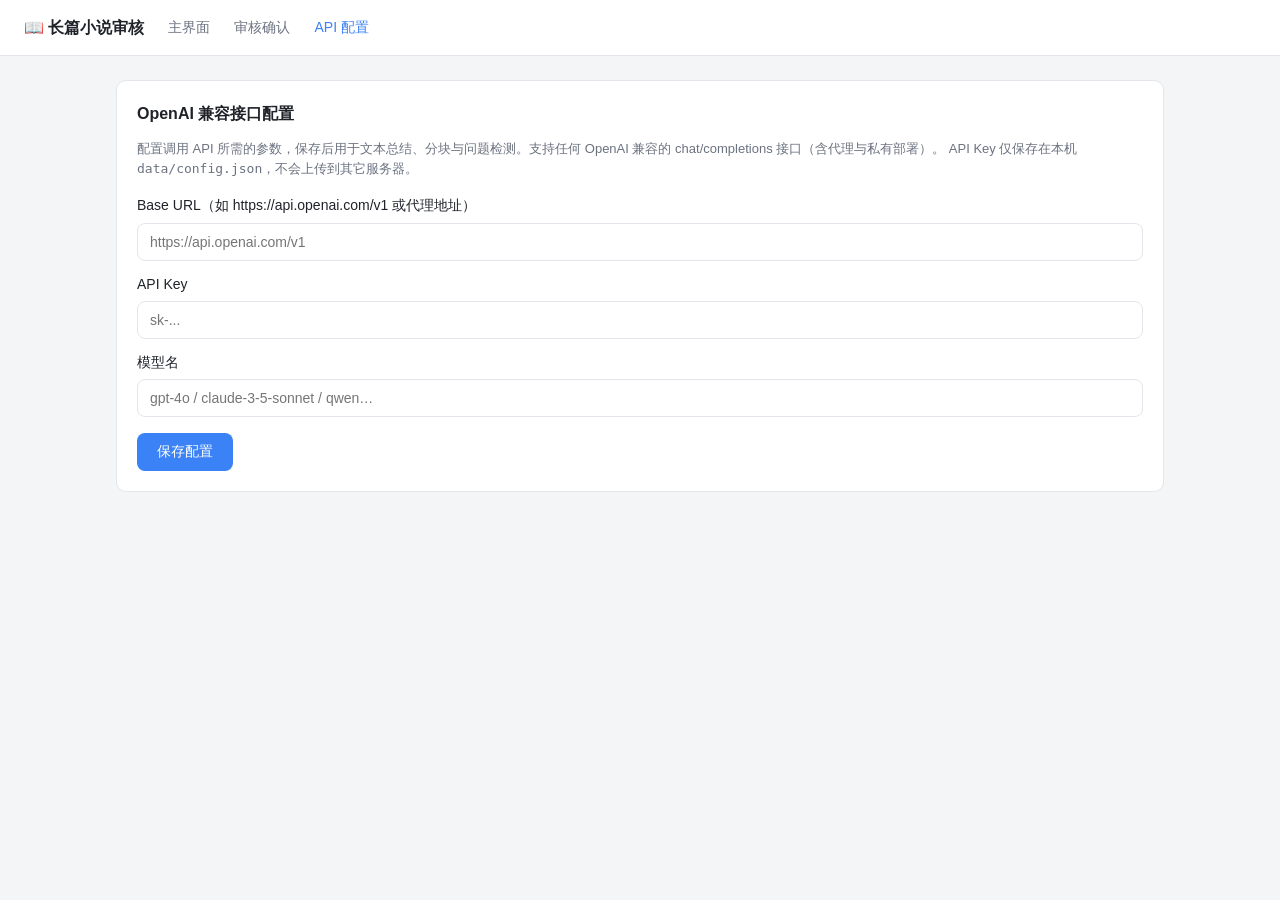
==== public/config.html @ 5789b557 "初始版本" ====
<!DOCTYPE html>
<html lang="zh-CN">
<head>
<meta charset="UTF-8">
<meta name="viewport" content="width=device-width, initial-scale=1.0">
<title>API 配置 - 长篇小说审核</title>
<link rel="stylesheet" href="style.css">
</head>
<body>
<div class="topbar">
  <span class="logo">📖 长篇小说审核</span>
  <a href="index.html">主界面</a>
  <a href="review.html">审核确认</a>
  <a href="config.html" class="active">API 配置</a>
</div>
<div class="container">
  <div class="card">
    <h2>OpenAI 兼容接口配置</h2>
    <p class="muted" style="margin-bottom:14px;">
      配置调用 API 所需的参数，保存后用于文本总结、分块与问题检测。支持任何 OpenAI 兼容的 chat/completions 接口（含代理与私有部署）。
      API Key 仅保存在本机 <code>data/config.json</code>，不会上传到其它服务器。
    </p>
    <div style="margin-bottom:12px;">
      <label style="display:block; margin-bottom:6px; font-size:14px;">Base URL（如 https://api.openai.com/v1 或代理地址）</label>
      <input type="text" id="baseUrl" placeholder="https://api.openai.com/v1">
    </div>
    <div style="margin-bottom:12px;">
      <label style="display:block; margin-bottom:6px; font-size:14px;">API Key</label>
      <input type="password" id="apiKey" placeholder="sk-...">
    </div>
    <div style="margin-bottom:16px;">
      <label style="display:block; margin-bottom:6px; font-size:14px;">模型名</label>
      <input type="text" id="model" placeholder="gpt-4o / claude-3-5-sonnet / qwen…">
    </div>
    <div style="display:flex; gap:12px; align-items:center;">
      <button class="btn" id="btnSave">保存配置</button>
      <span id="msg" style="font-size:14px;"></span>
    </div>
  </div>
</div>
<script src="api.js"></script>
<script>
const baseUrlEl = document.getElementById('baseUrl');
const apiKeyEl = document.getElementById('apiKey');
const modelEl = document.getElementById('model');
const msg = document.getElementById('msg');

async function load() {
  try {
    const cfg = await fetch('/api/config').then(apijson);
    baseUrlEl.value = cfg.baseUrl || '';
    apiKeyEl.value = cfg.apiKey || '';
    modelEl.value = cfg.model || '';
  } catch (_) {}
}
load();

document.getElementById('btnSave').addEventListener('click', async () => {
  msg.textContent = '保存中…';
  const body = {
    baseUrl: baseUrlEl.value.trim(),
    apiKey: apiKeyEl.value.trim(),
    model: modelEl.value.trim()
  };
  try {
    const r = await fetch('/api/config', {
      method: 'POST',
      headers: { 'Content-Type': 'application/json' },
      body: JSON.stringify(body)
    }).then(apijson);
    if (r.ok) msg.textContent = '✅ 已保存，可返回到主界面开始审核';
    else msg.textContent = '❌ ' + (r.error || '保存失败');
  } catch (e) {
    msg.textContent = '❌ ' + e.message;
  }
});
</script>
</body>
</html>
---- public/style.css ----
:root {
  --bg: #f4f5f7;
  --card: #ffffff;
  --border: #e3e6eb;
  --text: #1f2329;
  --muted: #6b7280;
  --primary: #3b82f6;
  --primary-dark: #2563eb;
  --success: #16a34a;
  --danger: #dc2626;
  --warn-bg: #fff7e6;
  --warn-border: #ffd591;
}
* { box-sizing: border-box; margin: 0; padding: 0; }
body {
  font-family: -apple-system, BlinkMacSystemFont, "Segoe UI", "PingFang SC", "Microsoft YaHei", sans-serif;
  background: var(--bg);
  color: var(--text);
  line-height: 1.6;
}
.topbar {
  background: var(--card);
  border-bottom: 1px solid var(--border);
  padding: 0 24px;
  height: 56px;
  display: flex;
  align-items: center;
  gap: 8px;
}
.topbar .logo { font-weight: 700; font-size: 16px; }
.topbar a { color: var(--muted); text-decoration: none; margin-left: 16px; font-size: 14px; }
.topbar a.active, .topbar a:hover { color: var(--primary); }
.container { max-width: 1080px; margin: 24px auto; padding: 0 16px; }
.card {
  background: var(--card);
  border: 1px solid var(--border);
  border-radius: 10px;
  padding: 20px;
  margin-bottom: 16px;
}
.card h2 { font-size: 16px; margin-bottom: 12px; }
textarea, input[type=text], input[type=password] {
  width: 100%;
  border: 1px solid var(--border);
  border-radius: 8px;
  padding: 10px 12px;
  font-size: 14px;
  font-family: inherit;
  background: #fff;
}
textarea:focus, input:focus { outline: none; border-color: var(--primary); }
.btn {
  border: none;
  border-radius: 8px;
  padding: 10px 20px;
  font-size: 14px;
  cursor: pointer;
  color: #fff;
  background: var(--primary);
}
.btn:hover { background: var(--primary-dark); }
.btn:disabled { background: #c4cbd4; cursor: not-allowed; }
.btn-mini { padding: 6px 14px; font-size: 13px; }
.btn-success { background: var(--success); }
.btn-success:hover { background: #15803d; }
.progress {
  margin-top: 16px;
  padding: 14px;
  border-radius: 8px;
  background: #eff6ff;
  border: 1px solid #bfdbfe;
  font-size: 14px;
  color: var(--primary-dark);
}
.muted { color: var(--muted); font-size: 13px; }
.issue {
  border: 1px solid var(--warn-border);
  background: var(--warn-bg);
  border-radius: 8px;
  padding: 14px;
  margin-bottom: 14px;
}
.issue .head { display: flex; justify-content: space-between; align-items: center; margin-bottom: 8px; }
.issue .tag { font-size: 12px; background: #fff; border: 1px solid var(--warn-border); color: #ad6800; border-radius: 12px; padding: 2px 10px; }
.issue .orig { color: #7c3aed; margin-bottom: 6px; }
.issue .sug { color: var(--success); margin-bottom: 10px; }
.issue .reason { color: #9a3412; margin-bottom: 10px; }
.affirm { display: flex; gap: 8px; }
.affirm .save-msg { font-size: 13px; color: var(--success); align-self: center; }
.err-banner { background: #fef2f2; border: 1px solid #fecaca; color: var(--danger); border-radius: 8px; padding: 12px; margin-bottom: 14px; }
.empty { text-align: center; color: var(--muted); padding: 30px 0; }
.badge { display:inline-block; background:#eef2ff; color:var(--primary-dark); border-radius:12px; padding:2px 10px; font-size:12px; margin-left:8px;}
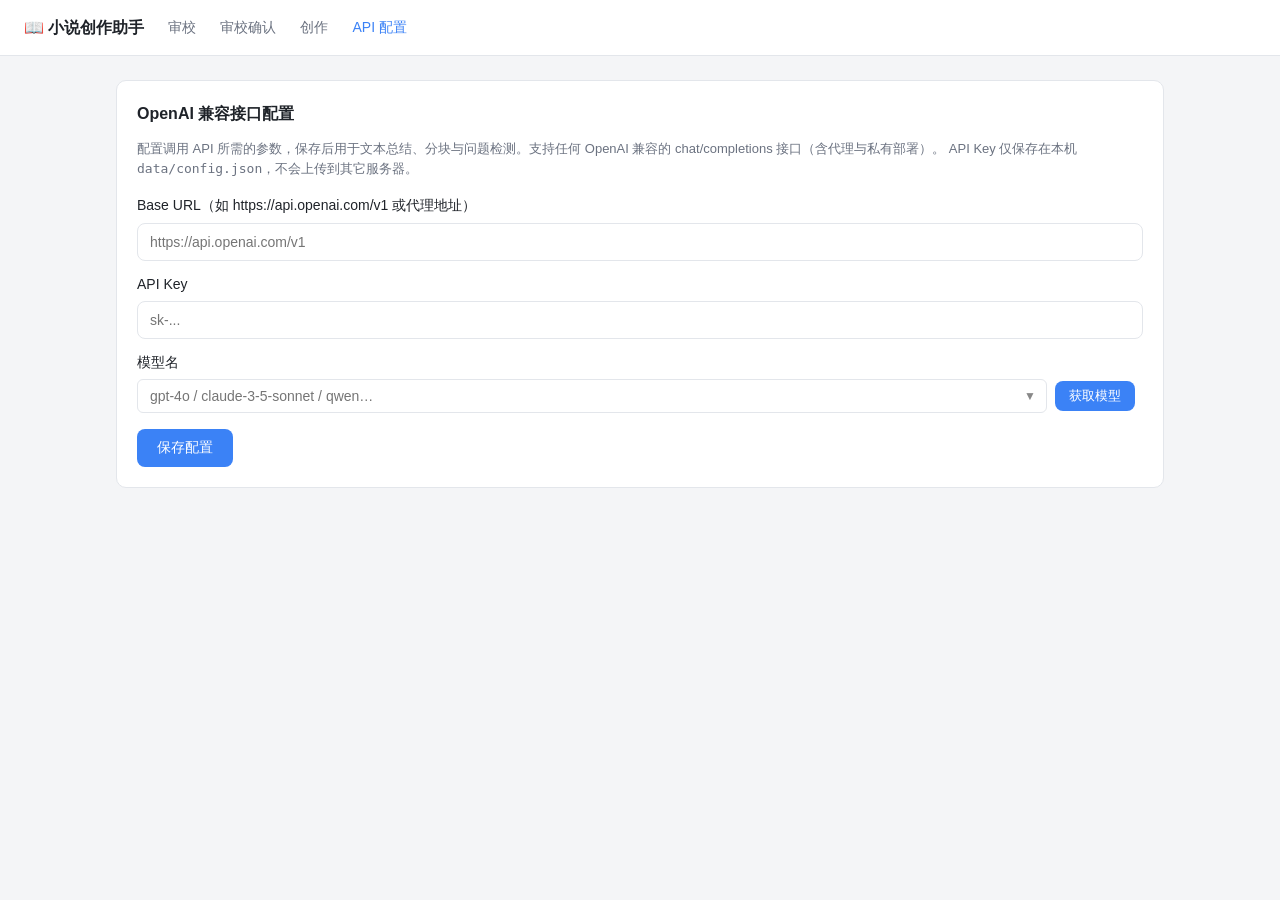
==== commit 9d38b129: "新增撰写功能，增加历史记录的加载和删除，增加获取可用模型的功能" ====
--- a/public/config.html
+++ b/public/config.html
@@ -8,9 +8,10 @@
 </head>
 <body>
 <div class="topbar">
-  <span class="logo">📖 长篇小说审核</span>
-  <a href="index.html">主界面</a>
-  <a href="review.html">审核确认</a>
+  <span class="logo">📖 小说创作助手</span>
+  <a href="index.html">审校</a>
+  <a href="review.html">审校确认</a>
+  <a href="create.html">创作</a>
   <a href="config.html" class="active">API 配置</a>
 </div>
 <div class="container">
@@ -30,7 +31,18 @@
     </div>
     <div style="margin-bottom:16px;">
       <label style="display:block; margin-bottom:6px; font-size:14px;">模型名</label>
-      <input type="text" id="model" placeholder="gpt-4o / claude-3-5-sonnet / qwen…">
+      <div style="display:flex; gap:8px; align-items:center;">
+        <div style="position:relative; flex:1;">
+          <div style="display:flex; border:1px solid var(--border, #ccc); border-radius:6px; overflow:visible;">
+            <input type="text" id="model" placeholder="gpt-4o / claude-3-5-sonnet / qwen…" style="flex:1; border:none; outline:none; padding:8px 12px; font-size:14px; background:transparent;">
+            <button id="btnDropdown" style="border:none; background:transparent; padding:0 10px; cursor:pointer; font-size:12px; color:#888;" title="展开模型列表">▼</button>
+          </div>
+          <div id="modelDropdown" style="display:none; position:absolute; top:100%; left:0; right:0; z-index:50; background:#fff; border:1px solid #d0d5dd; border-radius:0 0 6px 6px; max-height:240px; overflow-y:auto; box-shadow:0 4px 12px rgba(0,0,0,.1);">
+          </div>
+        </div>
+        <button class="btn btn-mini" id="btnFetchModels" style="white-space:nowrap;">获取模型</button>
+        <span id="modelHint" class="muted" style="font-size:12px;"></span>
+      </div>
     </div>
     <div style="display:flex; gap:12px; align-items:center;">
       <button class="btn" id="btnSave">保存配置</button>
@@ -44,6 +56,9 @@
 const apiKeyEl = document.getElementById('apiKey');
 const modelEl = document.getElementById('model');
 const msg = document.getElementById('msg');
+const modelDropdown = document.getElementById('modelDropdown');
+const modelHint = document.getElementById('modelHint');
+const btnDropdown = document.getElementById('btnDropdown');
 
 async function load() {
   try {
@@ -74,6 +89,56 @@
     msg.textContent = '❌ ' + e.message;
   }
 });
+
+document.getElementById('btnFetchModels').addEventListener('click', async () => {
+  modelHint.textContent = '获取中…';
+  modelDropdown.style.display = 'none';
+  modelDropdown.innerHTML = '';
+  try {
+    const r = await fetch('/api/models').then(apijson);
+    if (r.error) throw new Error(r.error);
+    const models = r.models || [];
+    models.forEach(m => {
+      const item = document.createElement('div');
+      item.textContent = m;
+      item.style.cssText = 'padding:8px 12px; cursor:pointer; font-size:13px; transition:background .12s;';
+      item.addEventListener('mouseenter', () => item.style.background = '#f0f4ff');
+      item.addEventListener('mouseleave', () => item.style.background = '');
+      item.addEventListener('click', () => {
+        modelEl.value = m;
+        modelDropdown.style.display = 'none';
+      });
+      modelDropdown.appendChild(item);
+    });
+    modelHint.textContent = `共 ${models.length} 个模型可用`;
+    if (models.length === 1 && !modelEl.value) {
+      modelEl.value = models[0];
+    }
+  } catch (e) {
+    modelHint.textContent = '❌ ' + e.message;
+  }
+});
+
+btnDropdown.addEventListener('click', (e) => {
+  e.stopPropagation();
+  if (modelDropdown.children.length === 0) {
+    document.getElementById('btnFetchModels').click();
+    return;
+  }
+  modelDropdown.style.display = modelDropdown.style.display === 'block' ? 'none' : 'block';
+});
+
+modelEl.addEventListener('focus', () => {
+  if (modelDropdown.children.length > 0) {
+    modelDropdown.style.display = 'block';
+  }
+});
+
+document.addEventListener('click', (e) => {
+  if (!e.target.closest('#model') && !e.target.closest('#btnDropdown') && !e.target.closest('#modelDropdown')) {
+    modelDropdown.style.display = 'none';
+  }
+});
 </script>
 </body>
 </html>
--- a/public/style.css
+++ b/public/style.css
@@ -89,4 +89,8 @@
 .affirm .save-msg { font-size: 13px; color: var(--success); align-self: center; }
 .err-banner { background: #fef2f2; border: 1px solid #fecaca; color: var(--danger); border-radius: 8px; padding: 12px; margin-bottom: 14px; }
 .empty { text-align: center; color: var(--muted); padding: 30px 0; }
-.badge { display:inline-block; background:#eef2ff; color:var(--primary-dark); border-radius:12px; padding:2px 10px; font-size:12px; margin-left:8px;}+.badge { display:inline-block; background:#eef2ff; color:var(--primary-dark); border-radius:12px; padding:2px 10px; font-size:12px; margin-left:8px;}
+
+.skill-checkbox input[type=checkbox] { width: auto; margin: 0; }
+.skill-checkbox { display: flex; align-items: center; gap: 6px; padding: 6px 12px; border: 1px solid var(--border); border-radius: 8px; cursor: pointer; font-size: 14px; transition: border-color .15s; }
+.skill-checkbox:hover { border-color: var(--primary); }
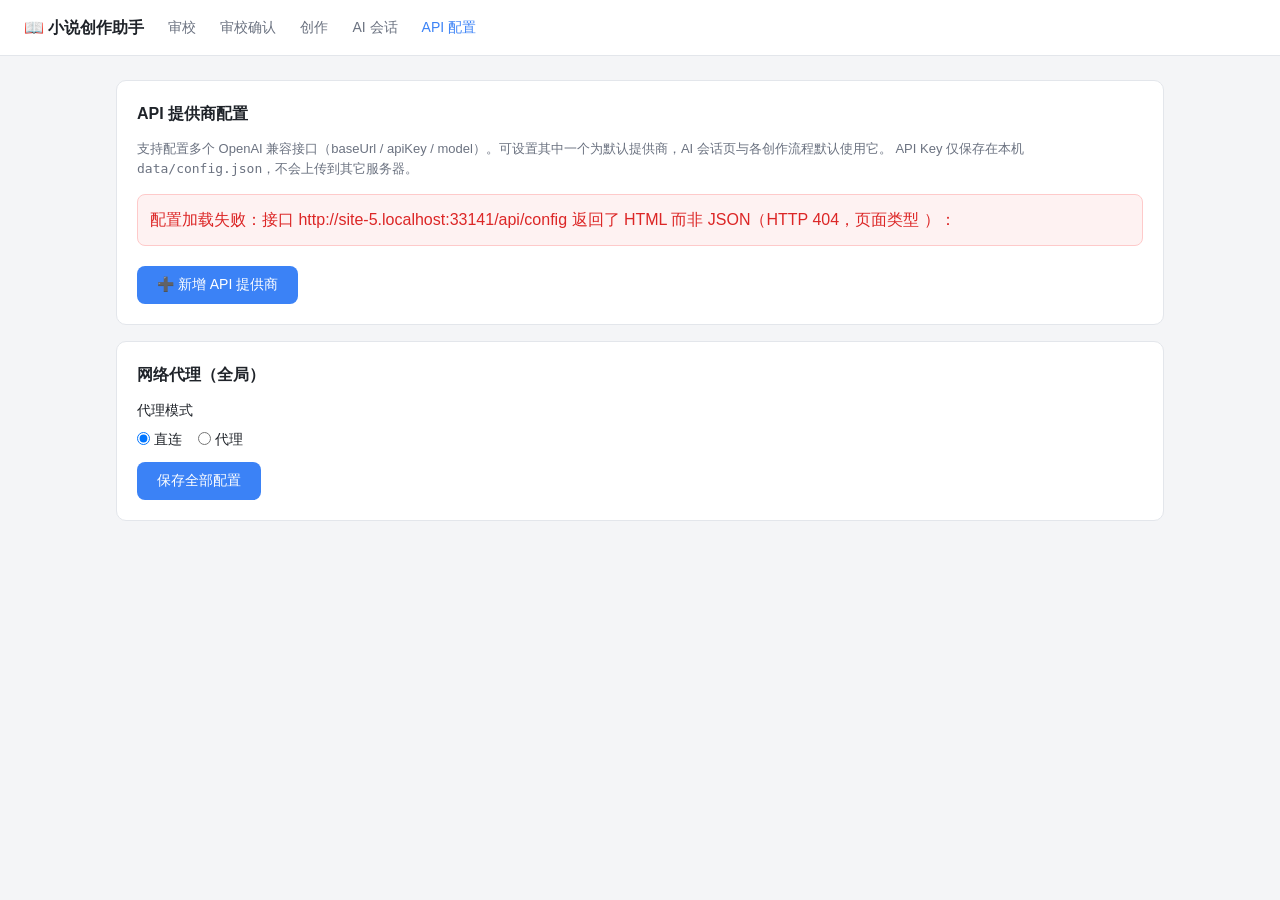
==== commit f029ece5: "增加了聊天窗口页面，可以多AI同时回应，增加对比效果" ====
--- a/public/config.html
+++ b/public/config.html
@@ -3,7 +3,7 @@
 <head>
 <meta charset="UTF-8">
 <meta name="viewport" content="width=device-width, initial-scale=1.0">
-<title>API 配置 - 长篇小说审核</title>
+<title>API 配置 - 小说创作助手</title>
 <link rel="stylesheet" href="style.css">
 </head>
 <body>
@@ -12,133 +12,341 @@
   <a href="index.html">审校</a>
   <a href="review.html">审校确认</a>
   <a href="create.html">创作</a>
+  <a href="chat.html">AI 会话</a>
   <a href="config.html" class="active">API 配置</a>
 </div>
 <div class="container">
   <div class="card">
-    <h2>OpenAI 兼容接口配置</h2>
+    <h2>API 提供商配置</h2>
     <p class="muted" style="margin-bottom:14px;">
-      配置调用 API 所需的参数，保存后用于文本总结、分块与问题检测。支持任何 OpenAI 兼容的 chat/completions 接口（含代理与私有部署）。
+      支持配置多个 OpenAI 兼容接口（baseUrl / apiKey / model）。可设置其中一个为默认提供商，AI 会话页与各创作流程默认使用它。
       API Key 仅保存在本机 <code>data/config.json</code>，不会上传到其它服务器。
     </p>
+
+    <!-- 已有提供商列表 -->
+    <div id="providerList"></div>
+
+    <button class="btn" id="btnAdd" style="margin-top:6px;">➕ 新增 API 提供商</button>
+
+    <!-- 新增/编辑表单（默认隐藏） -->
+    <div id="editor" class="editor-box" style="display:none;">
+      <h3 style="margin-bottom:12px; font-size:15px;">提供商信息</h3>
+      <div style="margin-bottom:12px;">
+        <label style="display:block; margin-bottom:6px; font-size:14px;">名称（便于区分，可留空）</label>
+        <input type="text" id="edName" placeholder="如：我的 OpenAI / 本地 Ollama">
+      </div>
+      <div style="margin-bottom:12px;">
+        <label style="display:block; margin-bottom:6px; font-size:14px;">Base URL（如 https://api.openai.com/v1 或代理地址）</label>
+        <input type="text" id="edBaseUrl" placeholder="https://api.openai.com/v1">
+      </div>
+      <div style="margin-bottom:12px;">
+        <label style="display:block; margin-bottom:6px; font-size:14px;">API Key</label>
+        <div style="display:flex; gap:8px; align-items:center;">
+          <input type="password" id="edApiKey" placeholder="sk-..." style="flex:1;">
+          <button id="edToggleKey" type="button" title="显示/隐藏" style="padding:8px 12px; background:#f3f4f6; border:1px solid #d1d5db; border-radius:8px; cursor:pointer;">👁️</button>
+        </div>
+      </div>
+      <div style="margin-bottom:14px;">
+        <label style="display:block; margin-bottom:6px; font-size:14px;">模型名</label>
+        <div style="display:flex; gap:8px; align-items:center;">
+          <div style="position:relative; flex:1;">
+            <div style="display:flex; border:1px solid var(--border, #ccc); border-radius:6px; overflow:visible;">
+              <input type="text" id="edModel" placeholder="gpt-4o / claude-3-5-sonnet / qwen…" style="flex:1; border:none; outline:none; padding:8px 12px; font-size:14px; background:transparent;">
+              <button id="edBtnDropdown" type="button" style="border:none; background:transparent; padding:0 10px; cursor:pointer; font-size:12px; color:#888;" title="展开模型列表">▼</button>
+            </div>
+            <div id="edModelDropdown" style="display:none; position:absolute; top:100%; left:0; right:0; z-index:50; background:#fff; border:1px solid #d0d5dd; border-radius:0 0 6px 6px; max-height:240px; overflow-y:auto; box-shadow:0 4px 12px rgba(0,0,0,.1);"></div>
+          </div>
+          <button class="btn btn-mini" id="edBtnFetch" type="button" style="white-space:nowrap;">获取模型</button>
+          <span id="edModelHint" class="muted" style="font-size:12px;"></span>
+        </div>
+      </div>
+      <div style="display:flex; gap:12px; align-items:center;">
+        <button class="btn btn-success" id="edSave" type="button">保存提供商</button>
+        <button class="btn" id="edCancel" type="button" style="background:#9ca3af;">取消</button>
+        <span id="edMsg" class="muted" style="font-size:13px;"></span>
+      </div>
+    </div>
+  </div>
+
+  <div class="card">
+    <h3 style="margin-bottom:12px; font-size:16px;">网络代理（全局）</h3>
     <div style="margin-bottom:12px;">
-      <label style="display:block; margin-bottom:6px; font-size:14px;">Base URL（如 https://api.openai.com/v1 或代理地址）</label>
-      <input type="text" id="baseUrl" placeholder="https://api.openai.com/v1">
+      <label style="display:block; margin-bottom:6px; font-size:14px;">代理模式</label>
+      <div style="display:flex; gap:16px; align-items:center;">
+        <label style="display:flex; align-items:center; gap:4px; cursor:pointer; font-size:14px;">
+          <input type="radio" name="proxyMode" value="direct" checked> 直连
+        </label>
+        <label style="display:flex; align-items:center; gap:4px; cursor:pointer; font-size:14px;">
+          <input type="radio" name="proxyMode" value="proxy"> 代理
+        </label>
+      </div>
     </div>
-    <div style="margin-bottom:12px;">
-      <label style="display:block; margin-bottom:6px; font-size:14px;">API Key</label>
-      <input type="password" id="apiKey" placeholder="sk-...">
-    </div>
-    <div style="margin-bottom:16px;">
-      <label style="display:block; margin-bottom:6px; font-size:14px;">模型名</label>
-      <div style="display:flex; gap:8px; align-items:center;">
-        <div style="position:relative; flex:1;">
-          <div style="display:flex; border:1px solid var(--border, #ccc); border-radius:6px; overflow:visible;">
-            <input type="text" id="model" placeholder="gpt-4o / claude-3-5-sonnet / qwen…" style="flex:1; border:none; outline:none; padding:8px 12px; font-size:14px; background:transparent;">
-            <button id="btnDropdown" style="border:none; background:transparent; padding:0 10px; cursor:pointer; font-size:12px; color:#888;" title="展开模型列表">▼</button>
-          </div>
-          <div id="modelDropdown" style="display:none; position:absolute; top:100%; left:0; right:0; z-index:50; background:#fff; border:1px solid #d0d5dd; border-radius:0 0 6px 6px; max-height:240px; overflow-y:auto; box-shadow:0 4px 12px rgba(0,0,0,.1);">
-          </div>
-        </div>
-        <button class="btn btn-mini" id="btnFetchModels" style="white-space:nowrap;">获取模型</button>
-        <span id="modelHint" class="muted" style="font-size:12px;"></span>
-      </div>
+    <div id="proxyUrlGroup" style="margin-bottom:16px; display:none;">
+      <label style="display:block; margin-bottom:6px; font-size:14px;">代理地址（如 http://127.0.0.1:7890）</label>
+      <input type="text" id="proxyUrl" placeholder="http://127.0.0.1:7890">
     </div>
     <div style="display:flex; gap:12px; align-items:center;">
-      <button class="btn" id="btnSave">保存配置</button>
-      <span id="msg" style="font-size:14px;"></span>
+      <button class="btn" id="btnSave">保存全部配置</button>
+      <span id="msg" class="muted" style="font-size:14px;"></span>
     </div>
   </div>
 </div>
 <script src="api.js"></script>
 <script>
-const baseUrlEl = document.getElementById('baseUrl');
-const apiKeyEl = document.getElementById('apiKey');
-const modelEl = document.getElementById('model');
+// ---- 状态 ----
+let providers = [];
+let defaultProvider = '';
+let proxyMode = 'direct';
+let proxyUrl = '';
+let editingId = null; // 非空表示正在编辑某个提供商
+
+const providerList = document.getElementById('providerList');
+const editor = document.getElementById('editor');
+const edName = document.getElementById('edName');
+const edBaseUrl = document.getElementById('edBaseUrl');
+const edApiKey = document.getElementById('edApiKey');
+const edModel = document.getElementById('edModel');
+const edModelHint = document.getElementById('edModelHint');
+const edModelDropdown = document.getElementById('edModelDropdown');
+const edBtnDropdown = document.getElementById('edBtnDropdown');
+const edMsg = document.getElementById('edMsg');
+const proxyUrlEl = document.getElementById('proxyUrl');
+const proxyUrlGroup = document.getElementById('proxyUrlGroup');
+const proxyRadios = document.querySelectorAll('input[name="proxyMode"]');
 const msg = document.getElementById('msg');
-const modelDropdown = document.getElementById('modelDropdown');
-const modelHint = document.getElementById('modelHint');
-const btnDropdown = document.getElementById('btnDropdown');
-
+
+function genId() {
+  return 'p_' + Date.now().toString(36) + Math.random().toString(36).slice(2, 6);
+}
+
+function escapeHtml(s) {
+  return String(s == null ? '' : s)
+    .replace(/&/g, '&amp;').replace(/</g, '&lt;').replace(/>/g, '&gt;')
+    .replace(/"/g, '&quot;');
+}
+
+async function api(url, opts) { return fetch(url, opts).then(apijson); }
+
+// 立即把当前 providers / 默认 / 代理设置写入磁盘，避免只点「保存提供商」而忘了点「保存全部配置」导致丢失。
+async function persist() {
+  const body = {
+    providers: providers,
+    defaultProvider: defaultProvider || (providers[0] && providers[0].id) || '',
+    proxy_mode: document.querySelector('input[name="proxyMode"]:checked').value,
+    proxy_url: proxyUrlEl.value.trim()
+  };
+  const r = await fetch('/api/config', {
+    method: 'POST',
+    headers: { 'Content-Type': 'application/json' },
+    body: JSON.stringify(body)
+  }).then(apijson);
+  if (!r.ok) throw new Error(r.error || '保存失败');
+  return r;
+}
+
+// ---- 加载 ----
 async function load() {
   try {
-    const cfg = await fetch('/api/config').then(apijson);
-    baseUrlEl.value = cfg.baseUrl || '';
-    apiKeyEl.value = cfg.apiKey || '';
-    modelEl.value = cfg.model || '';
-  } catch (_) {}
-}
-load();
-
-document.getElementById('btnSave').addEventListener('click', async () => {
-  msg.textContent = '保存中…';
-  const body = {
-    baseUrl: baseUrlEl.value.trim(),
-    apiKey: apiKeyEl.value.trim(),
-    model: modelEl.value.trim()
-  };
+    const cfg = await api('/api/config');
+    providers = cfg.providers || [];
+    defaultProvider = cfg.defaultProvider || (providers[0] && providers[0].id) || '';
+    proxyMode = cfg.proxy_mode || 'direct';
+    proxyUrl = cfg.proxy_url || '';
+    document.querySelector('input[name="proxyMode"][value="' + proxyMode + '"]').checked = true;
+    proxyUrlEl.value = proxyUrl;
+    toggleProxyUrl();
+    renderProviders();
+  } catch (e) {
+    providerList.innerHTML = '<div class="err-banner">配置加载失败：' + e.message + '</div>';
+  }
+}
+
+function toggleProxyUrl() {
+  const mode = document.querySelector('input[name="proxyMode"]:checked').value;
+  proxyUrlGroup.style.display = mode === 'proxy' ? 'block' : 'none';
+}
+proxyRadios.forEach(r => r.addEventListener('change', toggleProxyUrl));
+
+// ---- 渲染提供商卡片 ----
+function renderProviders() {
+  providerList.innerHTML = '';
+  if (!providers.length) {
+    providerList.innerHTML = '<div class="empty" style="padding:18px 0;">暂无 API 提供商，点击下方按钮新增。</div>';
+    return;
+  }
+  providers.forEach(p => {
+    const isDefault = p.id === defaultProvider;
+    const card = document.createElement('div');
+    card.className = 'provider-card' + (isDefault ? ' is-default' : '');
+    card.innerHTML = `
+      <div class="pc-head">
+        <span class="pc-name">${escapeHtml(p.name || p.id)}</span>
+        ${isDefault ? '<span class="badge">默认</span>' : ''}
+      </div>
+      <div class="pc-meta">
+        <div><span class="muted">Base URL</span> ${escapeHtml(p.baseUrl || '—')}</div>
+        <div><span class="muted">模型</span> ${escapeHtml(p.model || '—')}</div>
+        <div><span class="muted">Key</span> ${p.apiKey ? p.apiKey.slice(0, 4) + '****' + p.apiKey.slice(-4) : '—'}</div>
+      </div>
+      <div class="pc-actions">
+        ${isDefault ? '' : '<button class="btn btn-mini" data-act="default">设为默认</button>'}
+        <button class="btn btn-mini" data-act="edit">编辑</button>
+        <button class="btn btn-mini" data-act="delete" style="background:#dc2626;">删除</button>
+      </div>`;
+    card.querySelector('[data-act="default"]')?.addEventListener('click', () => setDefault(p.id));
+    card.querySelector('[data-act="edit"]').addEventListener('click', () => openEditor(p.id));
+    card.querySelector('[data-act="delete"]').addEventListener('click', () => removeProvider(p.id));
+    providerList.appendChild(card);
+  });
+}
+
+function setDefault(id) {
+  defaultProvider = id;
+  renderProviders();
+  persist().catch(e => alert('保存默认提供商失败：' + e.message));
+}
+
+function removeProvider(id) {
+  if (!confirm('确定删除该 API 提供商？')) return;
+  providers = providers.filter(p => p.id !== id);
+  if (defaultProvider === id) {
+    defaultProvider = providers.length ? providers[0].id : '';
+  }
+  renderProviders();
+  persist().catch(e => alert('删除提供商失败：' + e.message));
+}
+
+// ---- 编辑器 ----
+function openEditor(id) {
+  editingId = id || null;
+  edMsg.textContent = '';
+  edModelDropdown.style.display = 'none';
+  edModelDropdown.innerHTML = '';
+  if (editingId) {
+    const p = providers.find(x => x.id === editingId);
+    edName.value = p.name || '';
+    edBaseUrl.value = p.baseUrl || '';
+    edApiKey.value = p.apiKey || '';
+    edModel.value = p.model || '';
+  } else {
+    edName.value = '';
+    edBaseUrl.value = '';
+    edApiKey.value = '';
+    edModel.value = '';
+  }
+  editor.style.display = 'block';
+  editor.scrollIntoView({ behavior: 'smooth', block: 'nearest' });
+}
+
+function closeEditor() {
+  editor.style.display = 'none';
+  editingId = null;
+  edMsg.textContent = '';
+}
+
+document.getElementById('btnAdd').addEventListener('click', () => openEditor(null));
+document.getElementById('edCancel').addEventListener('click', closeEditor);
+
+document.getElementById('edToggleKey').addEventListener('click', () => {
+  edApiKey.type = edApiKey.type === 'password' ? 'text' : 'password';
+});
+
+document.getElementById('edSave').addEventListener('click', async () => {
+  const name = edName.value.trim();
+  const baseUrl = edBaseUrl.value.trim();
+  const apiKey = edApiKey.value.trim();
+  const model = edModel.value.trim();
+  if (!baseUrl || !apiKey) {
+    edMsg.textContent = '⚠️ Base URL 与 API Key 必填';
+    edMsg.style.color = 'var(--danger)';
+    return;
+  }
+  if (editingId) {
+    const p = providers.find(x => x.id === editingId);
+    Object.assign(p, { name: name || p.id, baseUrl, apiKey, model });
+  } else {
+    const id = genId();
+    providers.push({ id, name: name || ('提供商 ' + (providers.length + 1)), baseUrl, apiKey, model });
+    if (!defaultProvider) defaultProvider = id;
+  }
+  edMsg.textContent = '保存中…';
+  edMsg.style.color = 'var(--success)';
   try {
-    const r = await fetch('/api/config', {
+    await persist();
+    edMsg.textContent = '✅ 已保存并持久化';
+  } catch (e) {
+    edMsg.textContent = '⚠️ 已暂存但未保存成功：' + e.message;
+    edMsg.style.color = 'var(--danger)';
+  }
+  renderProviders();
+  closeEditor();
+});
+
+// ---- 获取模型 ----
+document.getElementById('edBtnFetch').addEventListener('click', async () => {
+  edModelHint.textContent = '获取中…';
+  edModelDropdown.style.display = 'none';
+  edModelDropdown.innerHTML = '';
+  const baseUrl = edBaseUrl.value.trim();
+  const apiKey = edApiKey.value.trim();
+  if (!baseUrl || !apiKey) {
+    edModelHint.textContent = '⚠️ 请先填写 Base URL 与 API Key';
+    return;
+  }
+  try {
+    const r = await fetch('/api/models', {
       method: 'POST',
       headers: { 'Content-Type': 'application/json' },
-      body: JSON.stringify(body)
+      body: JSON.stringify({ baseUrl, apiKey })
     }).then(apijson);
-    if (r.ok) msg.textContent = '✅ 已保存，可返回到主界面开始审核';
-    else msg.textContent = '❌ ' + (r.error || '保存失败');
-  } catch (e) {
-    msg.textContent = '❌ ' + e.message;
-  }
-});
-
-document.getElementById('btnFetchModels').addEventListener('click', async () => {
-  modelHint.textContent = '获取中…';
-  modelDropdown.style.display = 'none';
-  modelDropdown.innerHTML = '';
-  try {
-    const r = await fetch('/api/models').then(apijson);
     if (r.error) throw new Error(r.error);
     const models = r.models || [];
     models.forEach(m => {
       const item = document.createElement('div');
       item.textContent = m;
-      item.style.cssText = 'padding:8px 12px; cursor:pointer; font-size:13px; transition:background .12s;';
-      item.addEventListener('mouseenter', () => item.style.background = '#f0f4ff');
-      item.addEventListener('mouseleave', () => item.style.background = '');
+      item.className = 'model-item';
       item.addEventListener('click', () => {
-        modelEl.value = m;
-        modelDropdown.style.display = 'none';
+        edModel.value = m;
+        edModelDropdown.style.display = 'none';
       });
-      modelDropdown.appendChild(item);
+      edModelDropdown.appendChild(item);
     });
-    modelHint.textContent = `共 ${models.length} 个模型可用`;
-    if (models.length === 1 && !modelEl.value) {
-      modelEl.value = models[0];
-    }
+    edModelHint.textContent = `共 ${models.length} 个模型可用`;
+    if (models.length === 1 && !edModel.value) edModel.value = models[0];
   } catch (e) {
-    modelHint.textContent = '❌ ' + e.message;
-  }
-});
-
-btnDropdown.addEventListener('click', (e) => {
+    edModelHint.textContent = '❌ ' + e.message;
+  }
+});
+
+edBtnDropdown.addEventListener('click', (e) => {
   e.stopPropagation();
-  if (modelDropdown.children.length === 0) {
-    document.getElementById('btnFetchModels').click();
+  if (edModelDropdown.children.length === 0) {
+    document.getElementById('edBtnFetch').click();
     return;
   }
-  modelDropdown.style.display = modelDropdown.style.display === 'block' ? 'none' : 'block';
-});
-
-modelEl.addEventListener('focus', () => {
-  if (modelDropdown.children.length > 0) {
-    modelDropdown.style.display = 'block';
-  }
-});
-
+  edModelDropdown.style.display = edModelDropdown.style.display === 'block' ? 'none' : 'block';
+});
+edModel.addEventListener('focus', () => {
+  if (edModelDropdown.children.length > 0) edModelDropdown.style.display = 'block';
+});
 document.addEventListener('click', (e) => {
-  if (!e.target.closest('#model') && !e.target.closest('#btnDropdown') && !e.target.closest('#modelDropdown')) {
-    modelDropdown.style.display = 'none';
-  }
-});
+  if (!e.target.closest('#edModel') && !e.target.closest('#edBtnDropdown') && !e.target.closest('#edModelDropdown')) {
+    edModelDropdown.style.display = 'none';
+  }
+});
+
+// ---- 保存全部（代理设置也走这里；提供商增删改已即时保存） ----
+document.getElementById('btnSave').addEventListener('click', async () => {
+  msg.textContent = '保存中…';
+  try {
+    await persist();
+    msg.textContent = '✅ 已保存';
+  } catch (e) {
+    msg.textContent = '❌ ' + e.message;
+  }
+});
+
+load();
 </script>
 </body>
-</html>+</html>
--- a/public/style.css
+++ b/public/style.css
@@ -93,4 +93,187 @@
 
 .skill-checkbox input[type=checkbox] { width: auto; margin: 0; }
 .skill-checkbox { display: flex; align-items: center; gap: 6px; padding: 6px 12px; border: 1px solid var(--border); border-radius: 8px; cursor: pointer; font-size: 14px; transition: border-color .15s; }
-.skill-checkbox:hover { border-color: var(--primary); }+.skill-checkbox:hover { border-color: var(--primary); }
+
+/* ============ AI 会话 / 提供商选择器 ============ */
+.chat-card {
+  display: flex;
+  flex-direction: column;
+  height: calc(100vh - 56px - 42px - 32px);
+  min-height: 480px;
+}
+.provider-bar {
+  display: flex;
+  gap: 8px;
+  flex-wrap: wrap;
+  padding-bottom: 12px;
+  border-bottom: 1px solid var(--border);
+  margin-bottom: 12px;
+}
+.provider-pill {
+  border: 1px solid var(--border);
+  background: #fff;
+  border-radius: 18px;
+  padding: 6px 14px;
+  font-size: 13px;
+  cursor: pointer;
+  transition: all .15s;
+  color: var(--muted);
+  font-family: inherit;
+}
+.provider-pill:hover { border-color: var(--primary); color: var(--primary); }
+.provider-pill.active { background: var(--primary); color: #fff; border-color: var(--primary); }
+.provider-pill .star { color: #ffd591; }
+
+.chat-messages {
+  flex: 1;
+  overflow-y: auto;
+  padding: 8px 4px;
+}
+.chat-messages .msg { margin-bottom: 14px; display: flex; }
+.chat-messages .msg.user { justify-content: flex-end; }
+.chat-messages .msg .bubble {
+  max-width: 82%;
+  padding: 10px 14px;
+  border-radius: 10px;
+  font-size: 14px;
+  line-height: 1.7;
+  word-break: break-word;
+}
+.chat-messages .msg.user .bubble {
+  background: var(--primary);
+  color: #fff;
+  border-bottom-right-radius: 2px;
+}
+.chat-messages .msg.assistant .bubble {
+  background: #f1f3f5;
+  color: var(--text);
+  border-bottom-left-radius: 2px;
+}
+
+.chat-input { border-top: 1px solid var(--border); padding-top: 12px; }
+.chat-input-row { display: flex; align-items: flex-end; gap: 10px; }
+.chat-input-row textarea { flex: 1; }
+.btn-icon { padding: 8px 12px; font-size: 16px; line-height: 1; align-self: stretch; }
+.chat-actions { display: flex; align-items: center; gap: 12px; margin-top: 8px; justify-content: flex-end; flex-wrap: wrap; }
+.chat-actions #status { flex: 1; }
+
+/* 多提供商选择提示行 */
+.provider-hint { font-size: 12px; color: var(--muted); margin: 2px 0 10px; min-height: 16px; }
+
+/* 多提供商对比按钮行（消息区，assistant 一侧） */
+.cmp-bubble { background: #f8fafc; border: 1px dashed var(--border); }
+.cmp-label { font-size: 12px; color: var(--muted); margin-bottom: 8px; }
+.cmp-buttons { display: flex; flex-wrap: wrap; gap: 8px; }
+.cmp-btn {
+  border: 1px solid var(--border); background: #fff; border-radius: 16px;
+  padding: 6px 14px; font-size: 13px; cursor: pointer; transition: all .15s;
+  color: var(--text); font-family: inherit;
+}
+.cmp-btn:hover:not(:disabled) { border-color: var(--primary); color: var(--primary); }
+.cmp-btn.pending { color: var(--muted); }
+.cmp-btn.done { border-color: #bfdbfe; background: #eff6ff; color: var(--primary-dark); }
+.cmp-btn.error { border-color: #fecaca; color: var(--danger); }
+.cmp-btn.adopted { background: var(--success); border-color: var(--success); color: #fff; }
+.cmp-btn.abandoned { opacity: .5; color: var(--muted); }
+.cmp-btn:disabled { cursor: not-allowed; }
+
+/* 回答查看弹窗（MD/RAW 切换 + 采用） */
+.view-modal { width: 720px; max-width: 94vw; max-height: 86vh; display: flex; flex-direction: column; }
+.vm-head { display: flex; justify-content: space-between; align-items: center; gap: 12px; margin-bottom: 12px; }
+.vm-head h3 { font-size: 16px; }
+.vm-toggle { display: inline-flex; border: 1px solid var(--border); border-radius: 8px; overflow: hidden; }
+.vm-toggle button {
+  border: none; background: #fff; padding: 6px 14px; font-size: 13px; cursor: pointer;
+  color: var(--muted); font-family: inherit;
+}
+.vm-toggle button + button { border-left: 1px solid var(--border); }
+.vm-toggle button.active { background: var(--primary); color: #fff; }
+.vm-content {
+  flex: 1; overflow-y: auto; border: 1px solid var(--border); border-radius: 8px;
+  background: #fbfbfc; padding: 12px 14px; font-size: 14px; line-height: 1.7; min-height: 120px;
+}
+.vm-content.raw { font-family: "SFMono-Regular", Consolas, "Liberation Mono", Menlo, monospace; font-size: 13px; white-space: pre-wrap; }
+.vm-actions { display: flex; justify-content: space-between; align-items: center; gap: 12px; margin-top: 12px; }
+
+/* 图片附件预览 */
+.image-preview { display: none; flex-wrap: wrap; gap: 8px; margin-bottom: 10px; }
+.image-preview .thumb { position: relative; width: 72px; height: 72px; border: 1px solid var(--border); border-radius: 8px; overflow: hidden; background: #f3f4f6; }
+.image-preview .thumb img { width: 100%; height: 100%; object-fit: cover; display: block; }
+.image-preview .thumb-x {
+  position: absolute; top: 2px; right: 2px; width: 18px; height: 18px; line-height: 16px;
+  border: none; border-radius: 50%; background: rgba(0,0,0,.55); color: #fff; cursor: pointer; font-size: 13px; padding: 0;
+}
+/* 用户消息中的图片 */
+.user-imgs { display: flex; flex-wrap: wrap; gap: 6px; margin-top: 6px; }
+.user-img { max-width: 200px; max-height: 200px; border-radius: 6px; display: block; }
+
+/* 聊天页头部按钮组 + 系统提示词提示行 */
+.chat-header { display: flex; justify-content: space-between; align-items: center; gap: 10px; flex-wrap: wrap; }
+.chat-header-actions { display: flex; gap: 8px; flex-wrap: wrap; }
+.chat-header h2 { white-space: nowrap; }
+.sys-prompt-line {
+  font-size: 13px; color: var(--muted); margin: 0 0 8px;
+  background: #f7f8fa; border: 1px solid var(--border); border-radius: 8px;
+  padding: 6px 10px; overflow: hidden; text-overflow: ellipsis; white-space: nowrap;
+}
+
+/* 历史会话抽屉 */
+.history-overlay { position: fixed; inset: 0; background: rgba(0,0,0,.25); z-index: 40; display: none; }
+.history-overlay.open { display: block; }
+.history-panel {
+  position: fixed; top: 0; right: 0; height: 100%; width: 360px; max-width: 90vw;
+  background: #fff; box-shadow: -2px 0 14px rgba(0,0,0,.12); z-index: 50;
+  transform: translateX(100%); transition: transform .2s ease; padding: 18px 16px;
+  overflow-y: auto; box-sizing: border-box;
+}
+.history-panel.open { transform: none; }
+.history-item {
+  border: 1px solid var(--border); border-radius: 10px; padding: 10px 12px; margin-bottom: 10px;
+  cursor: pointer; transition: border-color .15s; position: relative;
+}
+.history-item:hover { border-color: var(--primary); }
+.history-item.active { border-color: var(--primary); background: #f5f8ff; }
+.history-item .hi-title { font-weight: 600; font-size: 14px; padding-right: 48px; word-break: break-word; }
+.history-item .hi-meta { font-size: 12px; color: var(--muted); margin-top: 4px; word-break: break-word; }
+.history-item .hi-del { position: absolute; top: 10px; right: 10px; }
+.history-item .hi-del-btn { background: #fff; color: var(--danger); border: 1px solid #fecaca; }
+
+/* 系统提示词弹窗 */
+.modal-mask {
+  position: fixed; inset: 0; background: rgba(0,0,0,.35); z-index: 60;
+  display: none; align-items: center; justify-content: center;
+}
+.modal-mask.open { display: flex; }
+.modal { background: #fff; border-radius: 12px; padding: 18px 20px; width: 540px; max-width: 92vw; box-shadow: 0 8px 30px rgba(0,0,0,.2); }
+.modal textarea { font-family: inherit; }
+
+/* 配置页：提供商卡片 */
+.editor-box {
+  margin-top: 16px;
+  padding: 16px;
+  border: 1px dashed var(--border);
+  border-radius: 10px;
+  background: #fafbfc;
+}
+.provider-card {
+  border: 1px solid var(--border);
+  border-radius: 10px;
+  padding: 14px 16px;
+  margin-bottom: 12px;
+  background: #fff;
+  transition: border-color .15s, box-shadow .15s;
+}
+.provider-card.is-default { border-color: var(--primary); box-shadow: 0 0 0 2px rgba(59,130,246,.12); }
+.pc-head { display: flex; align-items: center; gap: 10px; margin-bottom: 8px; }
+.pc-name { font-weight: 600; font-size: 15px; }
+.pc-meta { font-size: 13px; color: #374151; display: flex; flex-wrap: wrap; gap: 4px 22px; margin-bottom: 10px; }
+.pc-meta .muted { color: var(--muted); margin-right: 4px; }
+.pc-actions { display: flex; gap: 8px; }
+.model-item {
+  padding: 8px 12px;
+  cursor: pointer;
+  font-size: 13px;
+  transition: background .12s;
+}
+.model-item:hover { background: #f0f4ff; }
